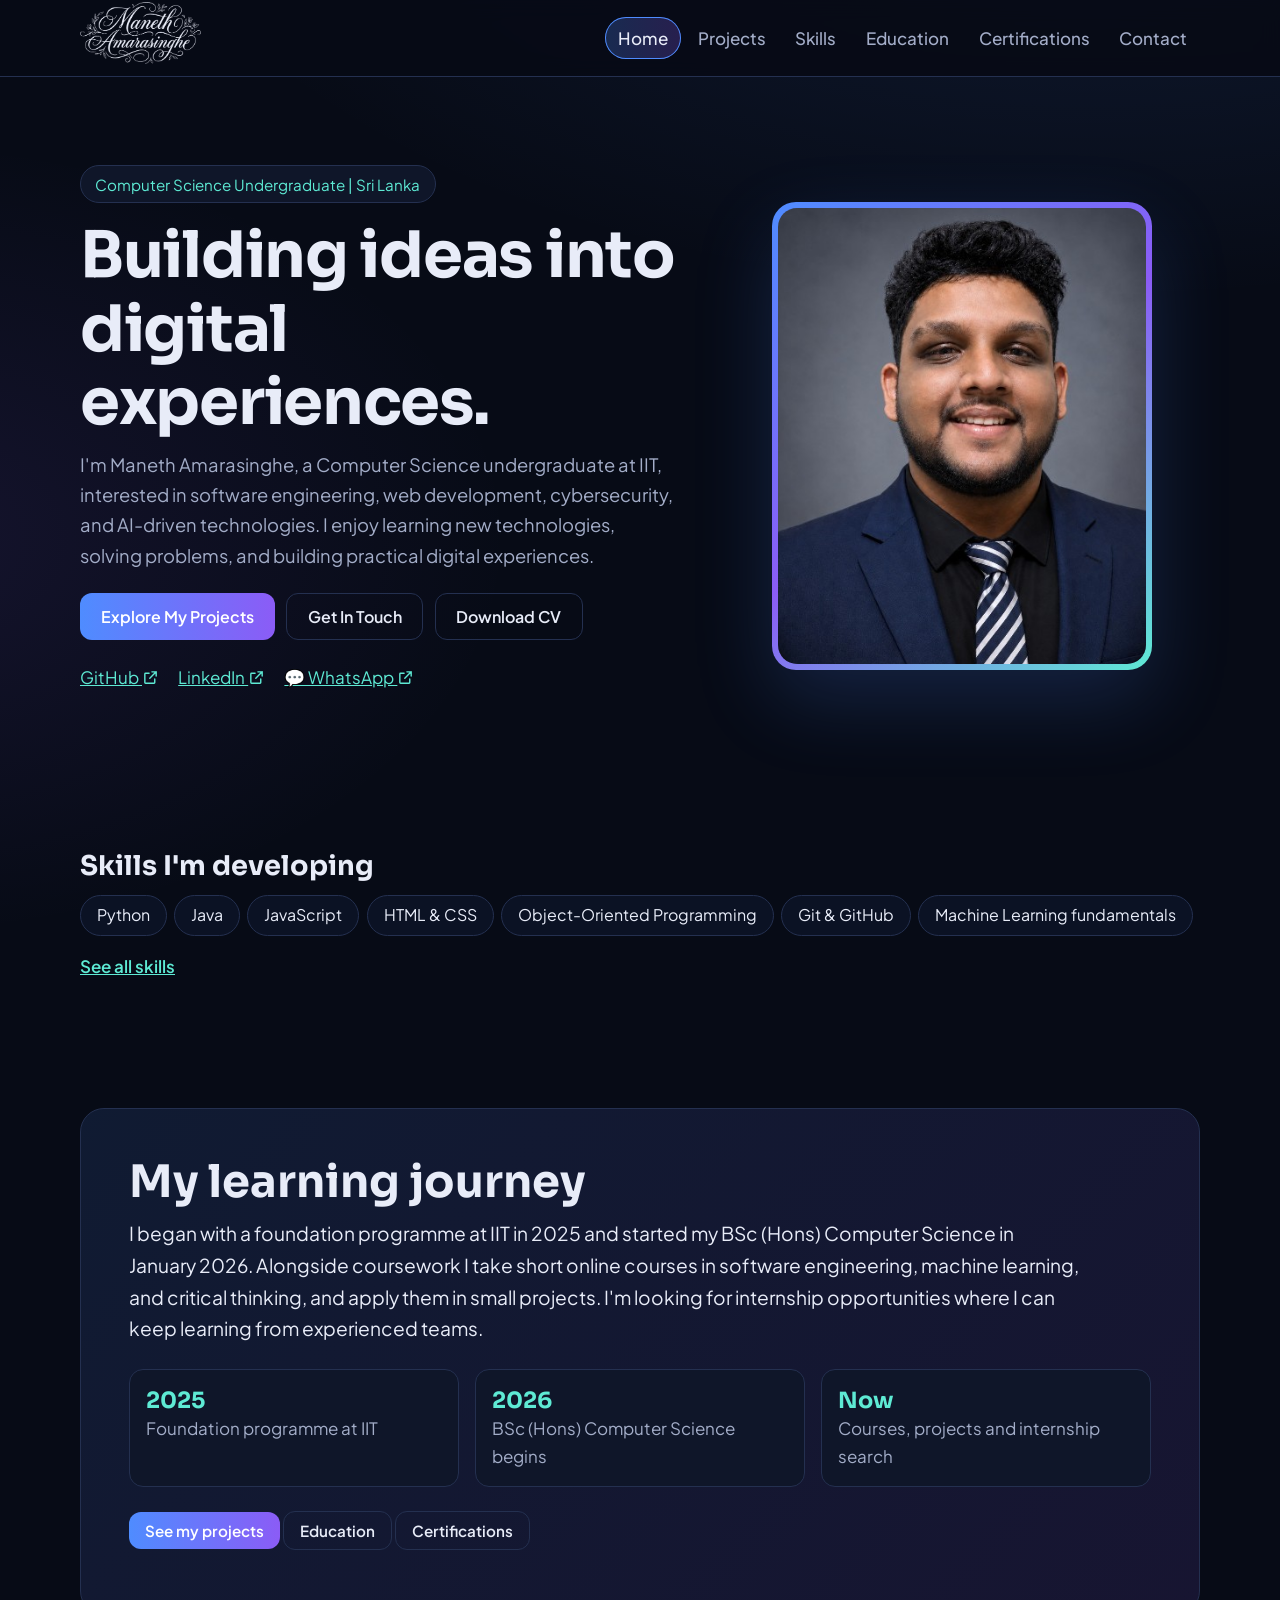
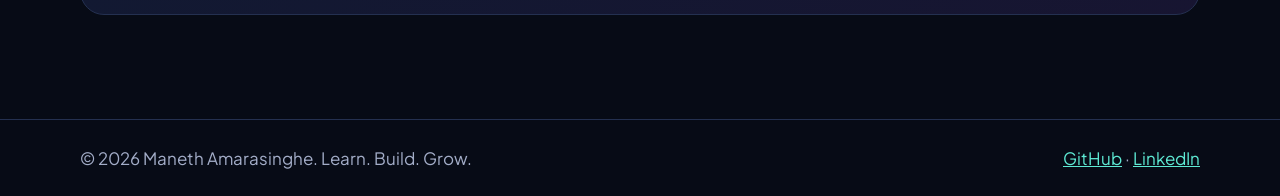
==== index.html @ 9f1f95dd "Add files via upload" ====
<!DOCTYPE html>
<html lang="en"><head><meta charset="utf-8"><meta name="viewport" content="width=device-width, initial-scale=1">
<title>Home | Maneth Amarasinghe</title><meta name="description" content="Maneth Amarasinghe, Computer Science undergraduate at IIT Sri Lanka. Software engineering, web development, cybersecurity and AI.">
<link rel="icon" href="favicon.svg" type="image/svg+xml">
<link rel="preconnect" href="https://fonts.googleapis.com"><link rel="preconnect" href="https://fonts.gstatic.com" crossorigin>
<link href="https://fonts.googleapis.com/css2?family=Plus+Jakarta+Sans:wght@400;500;700&family=Sora:wght@500;700&display=swap" rel="stylesheet">
<link rel="stylesheet" href="style.css"></head><body>
<a class="skip" href="#main">Skip to content</a>
<header class="site-header"><div class="wrap bar">
<a class="brand" href="index.html"><img src="logo.png" width="700" height="358" alt="Maneth Amarasinghe"></a>
<button class="menu-btn" aria-label="Open menu" aria-expanded="false" aria-controls="nav"><span></span><span></span><span></span></button>
<nav id="nav" aria-label="Main"><a href="index.html" aria-current="page">Home</a><a href="projects.html">Projects</a><a href="skills.html">Skills</a><a href="education.html">Education</a><a href="certifications.html">Certifications</a><a href="contact.html">Contact</a></nav></div></header>
<main id="main"><section class="hero"><div class="wrap hero-grid"><div>
<p class="status">Computer Science Undergraduate | Sri Lanka</p>
<h1>Building ideas into digital experiences.</h1>
<p class="lead">I'm Maneth Amarasinghe, a Computer Science undergraduate at IIT, interested in software engineering, web development, cybersecurity, and AI-driven technologies. I enjoy learning new technologies, solving problems, and building practical digital experiences.</p>
<div class="actions"><a class="btn" href="projects.html">Explore My Projects</a><a class="btn ghost" href="contact.html">Get In Touch</a>
<a class="btn ghost" href="Maneth-Amarasinghe-CV.pdf" download>Download CV</a></div>
<p class="links"><a class="" href="https://github.com/maneth-amarasinghe-cyber" target="_blank" rel="noopener noreferrer">GitHub <svg class="ico" viewBox="0 0 24 24" aria-hidden="true"><path d="M14 4h6v6M20 4l-9 9M18 14v5a1 1 0 0 1-1 1H5a1 1 0 0 1-1-1V7a1 1 0 0 1 1-1h5" fill="none" stroke="currentColor" stroke-width="2" stroke-linecap="round" stroke-linejoin="round"/></svg></a><a class="" href="https://www.linkedin.com/in/maneth-amarasinghe/" target="_blank" rel="noopener noreferrer">LinkedIn <svg class="ico" viewBox="0 0 24 24" aria-hidden="true"><path d="M14 4h6v6M20 4l-9 9M18 14v5a1 1 0 0 1-1 1H5a1 1 0 0 1-1-1V7a1 1 0 0 1 1-1h5" fill="none" stroke="currentColor" stroke-width="2" stroke-linecap="round" stroke-linejoin="round"/></svg></a><a class="" href="https://wa.me/94769418763" target="_blank" rel="noopener noreferrer">💬 WhatsApp <svg class="ico" viewBox="0 0 24 24" aria-hidden="true"><path d="M14 4h6v6M20 4l-9 9M18 14v5a1 1 0 0 1-1 1H5a1 1 0 0 1-1-1V7a1 1 0 0 1 1-1h5" fill="none" stroke="currentColor" stroke-width="2" stroke-linecap="round" stroke-linejoin="round"/></svg></a></p></div>
<figure class="portrait"><img src="maneth-amarasinghe.jpg" width="422" height="520" alt="Portrait of Maneth Amarasinghe in a navy suit and striped tie"></figure></div></section>
<section class="sec"><div class="wrap"><h2>Skills I'm developing</h2><ul class="chips big"><li>Python</li><li>Java</li><li>JavaScript</li><li>HTML &amp; CSS</li><li>Object-Oriented Programming</li><li>Git &amp; GitHub</li><li>Machine Learning fundamentals</li></ul><p><a class="textlink" href="skills.html">See all skills</a></p></div></section>
<section class="sec journey"><div class="wrap"><div class="jbox"><h2>My learning journey</h2><p class="jtext">I began with a foundation programme at IIT in 2025 and started my BSc (Hons) Computer Science in January 2026. Alongside coursework I take short online courses in software engineering, machine learning, and critical thinking, and apply them in small projects. I'm looking for internship opportunities where I can keep learning from experienced teams.</p><ul class="steps"><li><b>2025</b>Foundation programme at IIT</li><li><b>2026</b>BSc (Hons) Computer Science begins</li><li><b>Now</b>Courses, projects and internship search</li></ul><p><a class="btn small" href="projects.html">See my projects</a> <a class="btn ghost small" href="education.html">Education</a> <a class="btn ghost small" href="certifications.html">Certifications</a></p></div></div></section></main>
<footer class="site-footer"><div class="wrap foot">
<p>&copy; <span id="year">2026</span> Maneth Amarasinghe. Learn. Build. Grow.</p>
<p><a href="https://github.com/maneth-amarasinghe-cyber" target="_blank" rel="noopener noreferrer">GitHub</a> &middot; <a href="https://www.linkedin.com/in/maneth-amarasinghe/" target="_blank" rel="noopener noreferrer">LinkedIn</a></p></div></footer>
<script src="script.js"></script></body></html>
---- style.css ----
/* Design tokens: change colours here */
:root{--bg:#070b16;--panel:#0f1629;--line:#243050;--text:#e8ecf8;--mute:#a3adc8;--blue:#4f8cff;--violet:#8b5cf6;--cyan:#5eead4;--r:16px}
*{box-sizing:border-box}html{scroll-behavior:smooth}
body{margin:0;background:var(--bg);color:var(--text);font:400 1.0625rem/1.65 "Plus Jakarta Sans",system-ui,sans-serif;overflow-x:hidden;
background-image:radial-gradient(60rem 30rem at 85% -10%,#4f8cff22,transparent),radial-gradient(40rem 25rem at -10% 30%,#8b5cf61c,transparent)}
h1,h2,h3,.brand{font-family:"Sora",system-ui,sans-serif;line-height:1.15;margin:0 0 .6rem}
h1{font-size:clamp(2.2rem,5.5vw,4rem);letter-spacing:-.02em}h2{font-size:1.7rem}h3{font-size:1.2rem}
a{color:var(--cyan)}p{margin:0 0 1rem}.wrap{width:min(1120px,100% - 2rem);margin:0 auto}.narrow{width:min(780px,100% - 2rem)}
:focus-visible{outline:3px solid var(--cyan);outline-offset:3px}
.skip{position:absolute;left:-999px;top:0;background:#fff;color:#000;padding:.5rem 1rem;z-index:99}.skip:focus{left:0}
.sr{position:absolute;width:1px;height:1px;overflow:hidden;clip:rect(0 0 0 0)}
.ico{width:1em;height:1em;vertical-align:-.12em}
.site-header{position:sticky;top:0;z-index:20;background:#070b16e6;backdrop-filter:blur(10px);border-bottom:1px solid var(--line)}
.bar{display:flex;align-items:center;justify-content:space-between;min-height:76px;gap:1rem}
.brand{color:var(--text);text-decoration:none;font-weight:700;font-size:1.1rem}
nav{display:flex;gap:.25rem;flex-wrap:wrap}nav a{color:var(--mute);text-decoration:none;padding:.45rem .8rem;border-radius:999px;font-weight:500}
nav a:hover{color:var(--text)}nav a[aria-current=page]{color:var(--text);background:linear-gradient(90deg,#4f8cff40,#8b5cf640);box-shadow:inset 0 0 0 1px var(--blue)}
.menu-btn{display:none;background:none;border:1px solid var(--line);border-radius:10px;padding:.6rem;cursor:pointer}
.menu-btn span{display:block;width:22px;height:2px;background:var(--text);margin:4px 0}
@media(max-width:820px){.menu-btn{display:block}nav{display:none;position:absolute;left:0;right:0;top:76px;background:var(--bg);flex-direction:column;padding:1rem;border-bottom:1px solid var(--line)}nav.open{display:flex}}
.hero{padding:clamp(2.5rem,7vw,5.5rem) 0}.hero-grid{display:grid;grid-template-columns:1.25fr 1fr;gap:3rem;align-items:center}
.status{display:inline-block;border:1px solid var(--line);background:var(--panel);padding:.35rem .9rem;border-radius:999px;color:var(--cyan);font-size:.95rem}
.lead{color:var(--mute);font-size:1.15rem;max-width:60ch}
.portrait{margin:0;justify-self:center;width:min(100%,380px);aspect-ratio:422/520;border-radius:24px;padding:6px;background:linear-gradient(140deg,var(--blue),var(--violet),var(--cyan));box-shadow:0 30px 80px #4f8cff30}
.portrait img{width:100%;height:100%;object-fit:cover;object-position:top;border-radius:19px;display:block}
@media(max-width:820px){.hero-grid{grid-template-columns:1fr}.portrait{order:-1;width:min(100%,300px)}}
.actions{display:flex;gap:.7rem;flex-wrap:wrap;margin:1.4rem 0}.links{display:flex;gap:1.2rem;flex-wrap:wrap}
.btn{display:inline-flex;align-items:center;gap:.4rem;background:linear-gradient(90deg,var(--blue),var(--violet));color:#fff;border:0;text-decoration:none;font:600 1rem "Plus Jakarta Sans",sans-serif;padding:.75rem 1.3rem;border-radius:12px;cursor:pointer}
.btn:hover{filter:brightness(1.12)}.btn.ghost{background:transparent;border:1px solid var(--line);color:var(--text)}.btn.ghost:hover{border-color:var(--cyan)}
.btn.small{padding:.55rem 1rem;font-size:.95rem}.textlink{font-weight:600}
.sec{padding:clamp(2rem,5vw,3.5rem) 0}.page-head{padding:3rem 0 1rem}.page-head p{color:var(--mute);max-width:65ch}
.grid{display:grid;gap:1.25rem}.g2{grid-template-columns:repeat(2,1fr)}.g3{grid-template-columns:repeat(3,1fr)}
@media(max-width:900px){.g3{grid-template-columns:repeat(2,1fr)}}@media(max-width:640px){.g2,.g3{grid-template-columns:1fr}}
.card{background:var(--panel);border:1px solid var(--line);border-radius:var(--r);padding:1.4rem;min-width:0;overflow-wrap:anywhere}
.card:hover{border-color:#4f8cff80}.kind,.by,.meta{color:var(--mute);font-size:.95rem;margin-bottom:.4rem}.meta{color:var(--cyan)}.note{color:var(--mute);font-size:.95rem}
.chips{list-style:none;display:flex;flex-wrap:wrap;gap:.45rem;padding:0;margin:.8rem 0 1rem}.chips li{border:1px solid var(--line);background:#0b1224;border-radius:999px;padding:.2rem .75rem;font-size:.9rem;color:var(--text)}.chips.big li{font-size:1rem;padding:.4rem 1rem}
.proj{padding:0;overflow:hidden;display:flex;flex-direction:column}.pbody{padding:1.3rem;display:flex;flex-direction:column;flex:1}.pbody .btn,.pbody .note{margin-top:auto;align-self:flex-start}
.art{height:120px;display:grid;place-items:center;font:700 3rem "Sora",sans-serif;color:#ffffffd9;letter-spacing:.05em}
.studysprint .art{background:linear-gradient(135deg,#1d4ed8,#0e7490)}.fest .art{background:linear-gradient(135deg,#7c3aed,#db2777)}.ocean .art{background:linear-gradient(135deg,#0369a1,#0d9488)}
.psy .art{background:linear-gradient(135deg,#6d28d9,#4f46e5)}.gun .art{background:linear-gradient(135deg,#334155,#b45309)}.recipe .art{background:linear-gradient(135deg,#be123c,#c2410c)}
.timeline{list-style:none;padding:0;margin:0;display:grid;gap:1.25rem;border-left:2px solid var(--line);padding-left:1.25rem}
.lead-card{border-color:var(--violet);background:linear-gradient(135deg,#8b5cf61f,var(--panel))}
.tools{display:grid;gap:1rem;margin-bottom:2rem}input[type=search]{width:100%;max-width:460px;padding:.8rem 1rem;border-radius:12px;border:1px solid var(--line);background:var(--panel);color:var(--text);font:inherit}
.filters{display:flex;gap:.5rem;flex-wrap:wrap}.filter{background:transparent;color:var(--text);border:1px solid var(--line);border-radius:999px;padding:.4rem .9rem;font:inherit;font-size:.95rem;cursor:pointer}.filter.active{background:var(--blue);border-color:var(--blue)}
.cgroup{margin-bottom:2.5rem}[hidden]{display:none!important}
.site-footer{border-top:1px solid var(--line);margin-top:3rem;padding:1.5rem 0;color:var(--mute)}.foot{display:flex;justify-content:space-between;flex-wrap:wrap;gap:.5rem}.foot p{margin:0}
@media(prefers-reduced-motion:reduce){*{animation:none!important;transition:none!important;scroll-behavior:auto!important}}

.brand{display:block;line-height:0}.brand img{height:62px;width:auto;display:block}
.art{position:relative;height:170px;overflow:hidden}.art img{position:absolute;inset:0;width:100%;height:100%;object-fit:cover}
.journey .jbox{background:linear-gradient(135deg,#4f8cff1f,#8b5cf61f);border:1px solid var(--line);border-radius:24px;padding:clamp(1.5rem,4vw,3rem)}
.journey h2{font-size:clamp(1.9rem,4vw,2.8rem)}.jtext{font-size:1.2rem;max-width:68ch;color:var(--text)}
.steps{list-style:none;display:grid;grid-template-columns:repeat(3,1fr);gap:1rem;padding:0;margin:1.5rem 0}
.steps li{background:var(--panel);border:1px solid var(--line);border-radius:14px;padding:1rem;color:var(--mute)}.steps b{display:block;font:700 1.4rem "Sora",sans-serif;color:var(--cyan)}
@media(max-width:640px){.steps{grid-template-columns:1fr}.brand img{height:52px}}
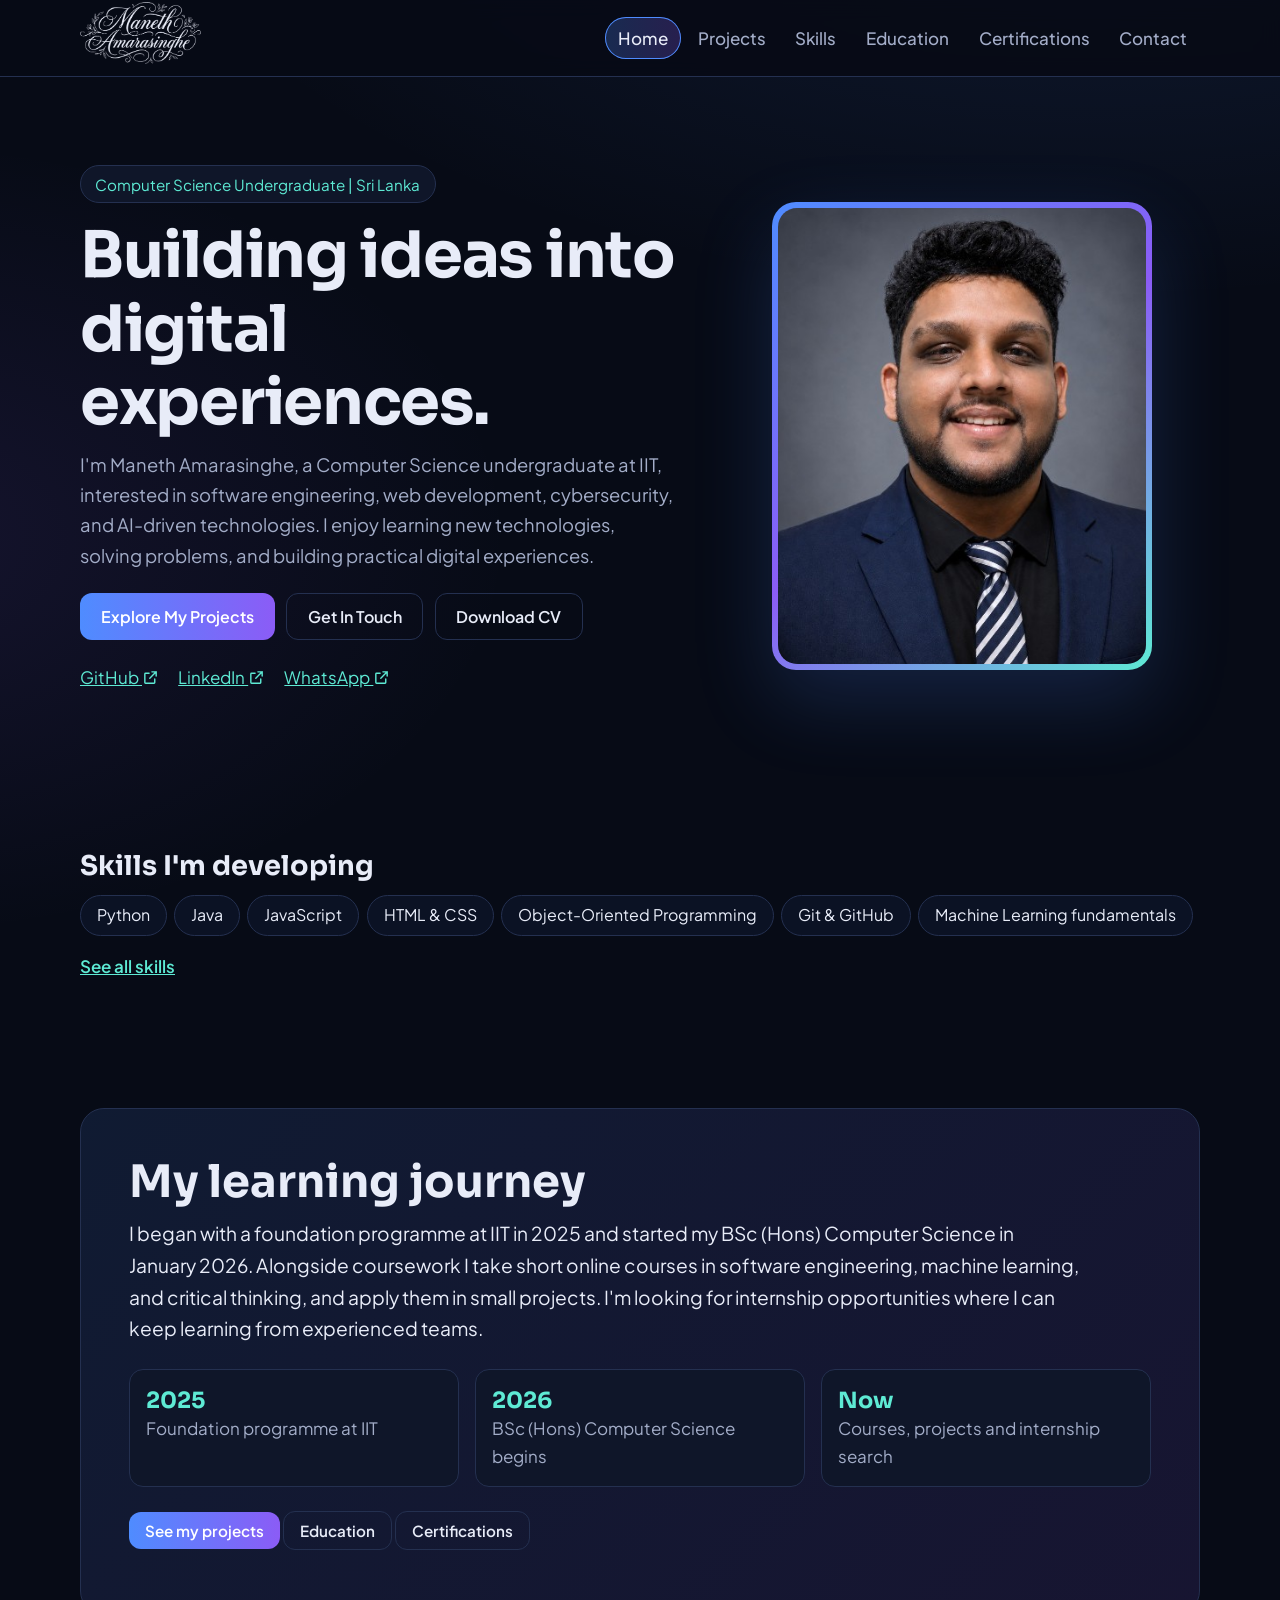
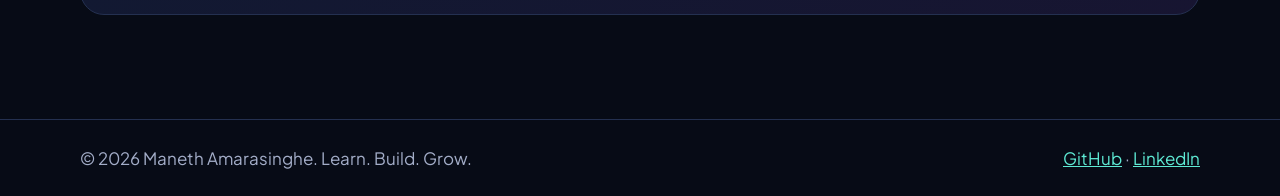
==== commit 98c510e8: "index.html" ====
--- a/index.html
+++ b/index.html
@@ -16,11 +16,11 @@
 <p class="lead">I'm Maneth Amarasinghe, a Computer Science undergraduate at IIT, interested in software engineering, web development, cybersecurity, and AI-driven technologies. I enjoy learning new technologies, solving problems, and building practical digital experiences.</p>
 <div class="actions"><a class="btn" href="projects.html">Explore My Projects</a><a class="btn ghost" href="contact.html">Get In Touch</a>
 <a class="btn ghost" href="Maneth-Amarasinghe-CV.pdf" download>Download CV</a></div>
-<p class="links"><a class="" href="https://github.com/maneth-amarasinghe-cyber" target="_blank" rel="noopener noreferrer">GitHub <svg class="ico" viewBox="0 0 24 24" aria-hidden="true"><path d="M14 4h6v6M20 4l-9 9M18 14v5a1 1 0 0 1-1 1H5a1 1 0 0 1-1-1V7a1 1 0 0 1 1-1h5" fill="none" stroke="currentColor" stroke-width="2" stroke-linecap="round" stroke-linejoin="round"/></svg></a><a class="" href="https://www.linkedin.com/in/maneth-amarasinghe/" target="_blank" rel="noopener noreferrer">LinkedIn <svg class="ico" viewBox="0 0 24 24" aria-hidden="true"><path d="M14 4h6v6M20 4l-9 9M18 14v5a1 1 0 0 1-1 1H5a1 1 0 0 1-1-1V7a1 1 0 0 1 1-1h5" fill="none" stroke="currentColor" stroke-width="2" stroke-linecap="round" stroke-linejoin="round"/></svg></a><a class="" href="https://wa.me/94769418763" target="_blank" rel="noopener noreferrer">💬 WhatsApp <svg class="ico" viewBox="0 0 24 24" aria-hidden="true"><path d="M14 4h6v6M20 4l-9 9M18 14v5a1 1 0 0 1-1 1H5a1 1 0 0 1-1-1V7a1 1 0 0 1 1-1h5" fill="none" stroke="currentColor" stroke-width="2" stroke-linecap="round" stroke-linejoin="round"/></svg></a></p></div>
+<p class="links"><a class="" href="https://github.com/maneth-amarasinghe-cyber" target="_blank" rel="noopener noreferrer">GitHub <svg class="ico" viewBox="0 0 24 24" aria-hidden="true"><path d="M14 4h6v6M20 4l-9 9M18 14v5a1 1 0 0 1-1 1H5a1 1 0 0 1-1-1V7a1 1 0 0 1 1-1h5" fill="none" stroke="currentColor" stroke-width="2" stroke-linecap="round" stroke-linejoin="round"/></svg></a><a class="" href="https://www.linkedin.com/in/maneth-amarasinghe/" target="_blank" rel="noopener noreferrer">LinkedIn <svg class="ico" viewBox="0 0 24 24" aria-hidden="true"><path d="M14 4h6v6M20 4l-9 9M18 14v5a1 1 0 0 1-1 1H5a1 1 0 0 1-1-1V7a1 1 0 0 1 1-1h5" fill="none" stroke="currentColor" stroke-width="2" stroke-linecap="round" stroke-linejoin="round"/></svg></a><a class="" href="https://wa.me/94769418763" target="_blank" rel="noopener noreferrer"> WhatsApp <svg class="ico" viewBox="0 0 24 24" aria-hidden="true"><path d="M14 4h6v6M20 4l-9 9M18 14v5a1 1 0 0 1-1 1H5a1 1 0 0 1-1-1V7a1 1 0 0 1 1-1h5" fill="none" stroke="currentColor" stroke-width="2" stroke-linecap="round" stroke-linejoin="round"/></svg></a></p></div>
 <figure class="portrait"><img src="maneth-amarasinghe.jpg" width="422" height="520" alt="Portrait of Maneth Amarasinghe in a navy suit and striped tie"></figure></div></section>
 <section class="sec"><div class="wrap"><h2>Skills I'm developing</h2><ul class="chips big"><li>Python</li><li>Java</li><li>JavaScript</li><li>HTML &amp; CSS</li><li>Object-Oriented Programming</li><li>Git &amp; GitHub</li><li>Machine Learning fundamentals</li></ul><p><a class="textlink" href="skills.html">See all skills</a></p></div></section>
 <section class="sec journey"><div class="wrap"><div class="jbox"><h2>My learning journey</h2><p class="jtext">I began with a foundation programme at IIT in 2025 and started my BSc (Hons) Computer Science in January 2026. Alongside coursework I take short online courses in software engineering, machine learning, and critical thinking, and apply them in small projects. I'm looking for internship opportunities where I can keep learning from experienced teams.</p><ul class="steps"><li><b>2025</b>Foundation programme at IIT</li><li><b>2026</b>BSc (Hons) Computer Science begins</li><li><b>Now</b>Courses, projects and internship search</li></ul><p><a class="btn small" href="projects.html">See my projects</a> <a class="btn ghost small" href="education.html">Education</a> <a class="btn ghost small" href="certifications.html">Certifications</a></p></div></div></section></main>
 <footer class="site-footer"><div class="wrap foot">
 <p>&copy; <span id="year">2026</span> Maneth Amarasinghe. Learn. Build. Grow.</p>
 <p><a href="https://github.com/maneth-amarasinghe-cyber" target="_blank" rel="noopener noreferrer">GitHub</a> &middot; <a href="https://www.linkedin.com/in/maneth-amarasinghe/" target="_blank" rel="noopener noreferrer">LinkedIn</a></p></div></footer>
-<script src="script.js"></script></body></html>+<script src="script.js"></script></body></html>
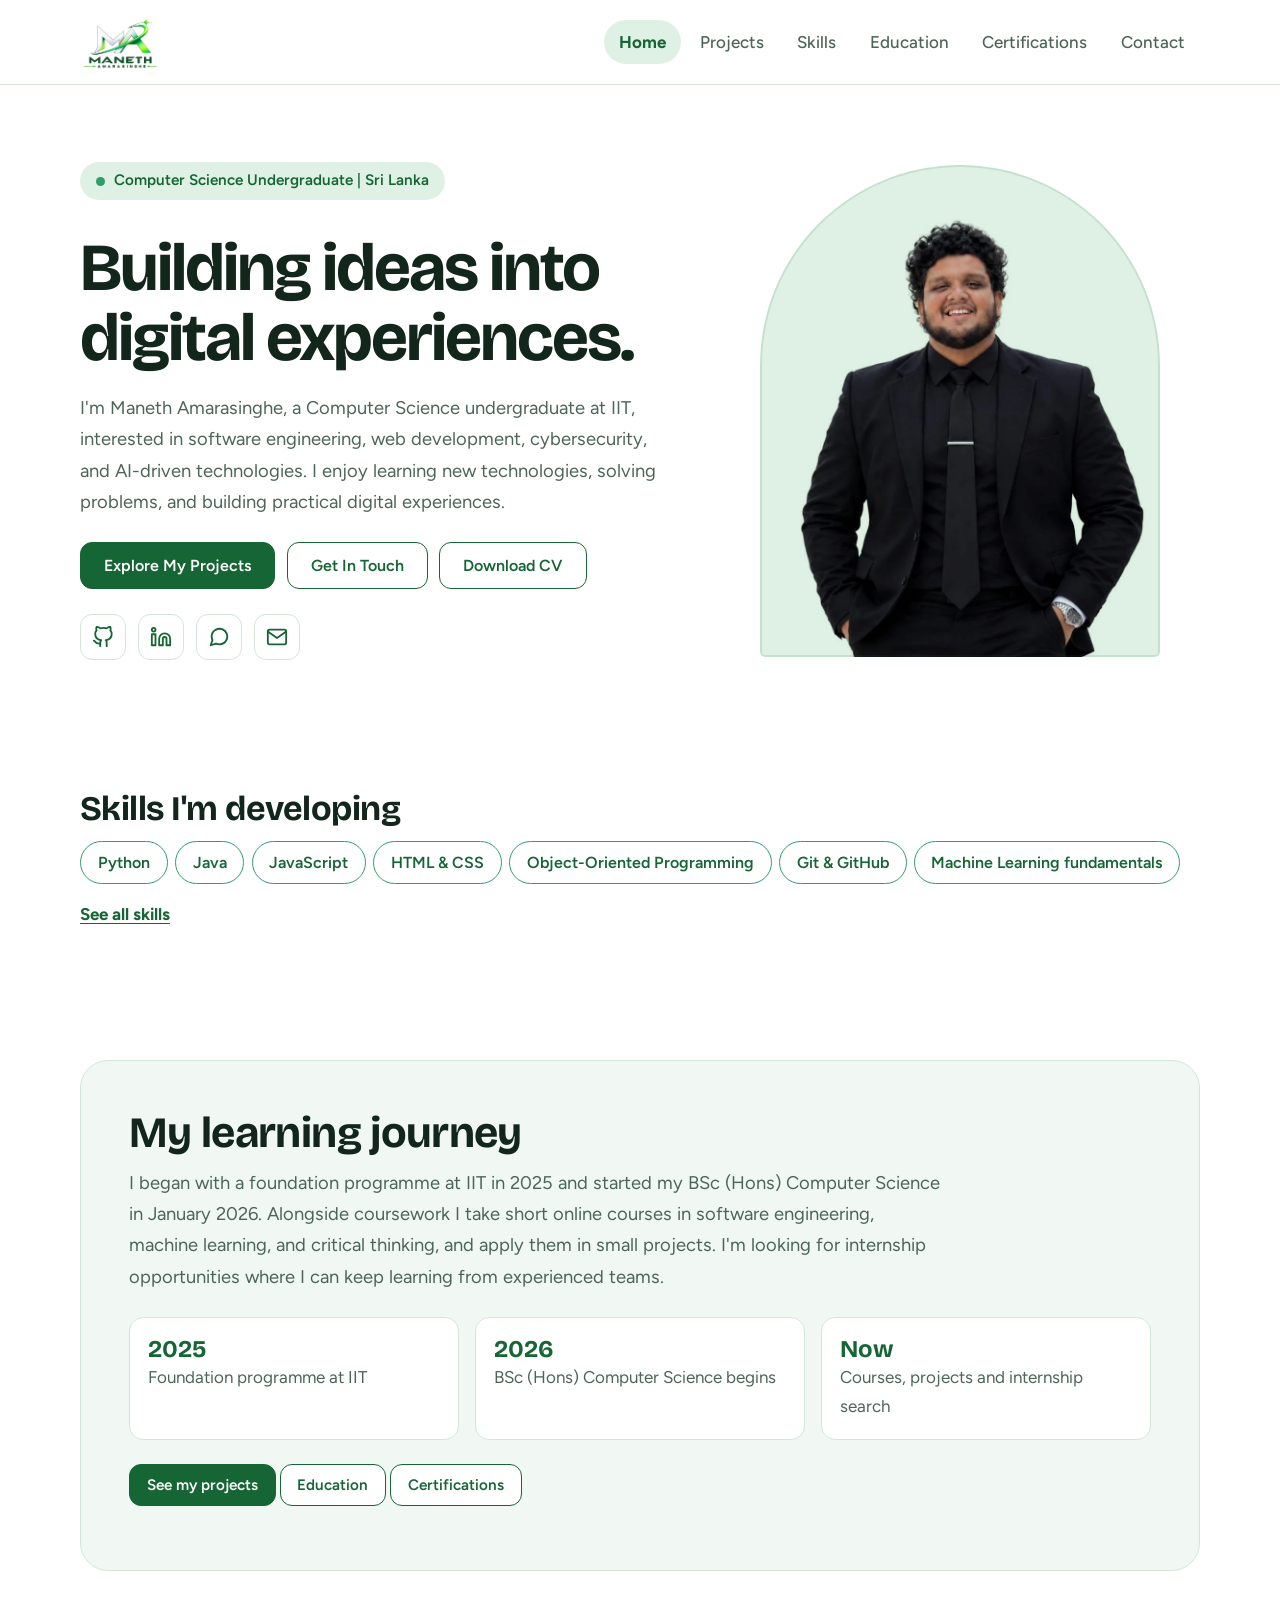
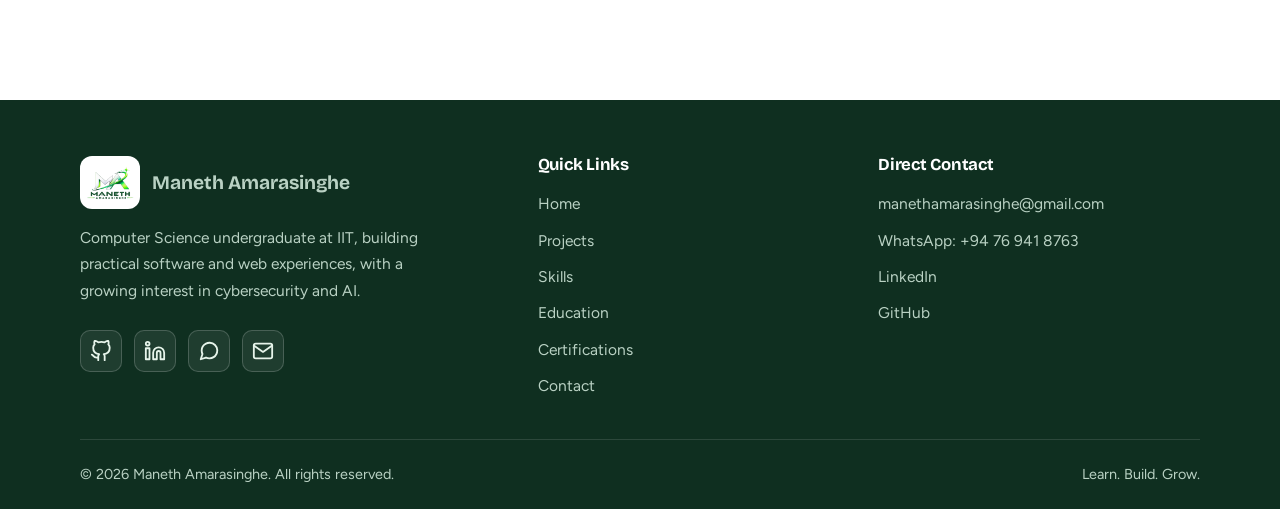
==== commit 58f0bf68: "Add files via upload" ====
--- a/index.html
+++ b/index.html
@@ -1,13 +1,13 @@
 <!DOCTYPE html>
 <html lang="en"><head><meta charset="utf-8"><meta name="viewport" content="width=device-width, initial-scale=1">
 <title>Home | Maneth Amarasinghe</title><meta name="description" content="Maneth Amarasinghe, Computer Science undergraduate at IIT Sri Lanka. Software engineering, web development, cybersecurity and AI.">
-<link rel="icon" href="favicon.svg" type="image/svg+xml">
+<meta name="theme-color" content="#ffffff"><link rel="icon" href="favicon.svg" type="image/svg+xml">
 <link rel="preconnect" href="https://fonts.googleapis.com"><link rel="preconnect" href="https://fonts.gstatic.com" crossorigin>
-<link href="https://fonts.googleapis.com/css2?family=Plus+Jakarta+Sans:wght@400;500;700&family=Sora:wght@500;700&display=swap" rel="stylesheet">
-<link rel="stylesheet" href="style.css"></head><body>
+<link href="https://fonts.googleapis.com/css2?family=Bricolage+Grotesque:opsz,wght@12..96,600;12..96,700&family=Figtree:wght@400;500;600;700&display=swap" rel="stylesheet">
+<link rel="stylesheet" href="style.css"><link rel="stylesheet" href="footer.css"></head><body>
 <a class="skip" href="#main">Skip to content</a>
 <header class="site-header"><div class="wrap bar">
-<a class="brand" href="index.html"><img src="logo.png" width="700" height="358" alt="Maneth Amarasinghe"></a>
+<a class="brand" href="index.html"><img src="logo.png" width="700" height="629" alt="Maneth Amarasinghe"></a>
 <button class="menu-btn" aria-label="Open menu" aria-expanded="false" aria-controls="nav"><span></span><span></span><span></span></button>
 <nav id="nav" aria-label="Main"><a href="index.html" aria-current="page">Home</a><a href="projects.html">Projects</a><a href="skills.html">Skills</a><a href="education.html">Education</a><a href="certifications.html">Certifications</a><a href="contact.html">Contact</a></nav></div></header>
 <main id="main"><section class="hero"><div class="wrap hero-grid"><div>
@@ -16,11 +16,18 @@
 <p class="lead">I'm Maneth Amarasinghe, a Computer Science undergraduate at IIT, interested in software engineering, web development, cybersecurity, and AI-driven technologies. I enjoy learning new technologies, solving problems, and building practical digital experiences.</p>
 <div class="actions"><a class="btn" href="projects.html">Explore My Projects</a><a class="btn ghost" href="contact.html">Get In Touch</a>
 <a class="btn ghost" href="Maneth-Amarasinghe-CV.pdf" download>Download CV</a></div>
-<p class="links"><a class="" href="https://github.com/maneth-amarasinghe-cyber" target="_blank" rel="noopener noreferrer">GitHub <svg class="ico" viewBox="0 0 24 24" aria-hidden="true"><path d="M14 4h6v6M20 4l-9 9M18 14v5a1 1 0 0 1-1 1H5a1 1 0 0 1-1-1V7a1 1 0 0 1 1-1h5" fill="none" stroke="currentColor" stroke-width="2" stroke-linecap="round" stroke-linejoin="round"/></svg></a><a class="" href="https://www.linkedin.com/in/maneth-amarasinghe/" target="_blank" rel="noopener noreferrer">LinkedIn <svg class="ico" viewBox="0 0 24 24" aria-hidden="true"><path d="M14 4h6v6M20 4l-9 9M18 14v5a1 1 0 0 1-1 1H5a1 1 0 0 1-1-1V7a1 1 0 0 1 1-1h5" fill="none" stroke="currentColor" stroke-width="2" stroke-linecap="round" stroke-linejoin="round"/></svg></a><a class="" href="https://wa.me/94769418763" target="_blank" rel="noopener noreferrer"> WhatsApp <svg class="ico" viewBox="0 0 24 24" aria-hidden="true"><path d="M14 4h6v6M20 4l-9 9M18 14v5a1 1 0 0 1-1 1H5a1 1 0 0 1-1-1V7a1 1 0 0 1 1-1h5" fill="none" stroke="currentColor" stroke-width="2" stroke-linecap="round" stroke-linejoin="round"/></svg></a></p></div>
-<figure class="portrait"><img src="maneth-amarasinghe.jpg" width="422" height="520" alt="Portrait of Maneth Amarasinghe in a navy suit and striped tie"></figure></div></section>
+<ul class="social-row"><li><a class="social-btn" href="https://github.com/maneth-amarasinghe-cyber" target="_blank" rel="noopener noreferrer" aria-label="GitHub" title="GitHub"><svg viewBox="0 0 24 24" aria-hidden="true"><path d="M9 19c-5 1.5-5-2.5-7-3m14 6v-3.87a3.37 3.37 0 0 0-.94-2.61c3.14-.35 6.44-1.54 6.44-7A5.44 5.44 0 0 0 20 4.77 5.07 5.07 0 0 0 19.91 1S18.73.65 16 2.48a13.38 13.38 0 0 0-7 0C6.27.65 5.09 1 5.09 1A5.07 5.07 0 0 0 5 4.77a5.44 5.44 0 0 0-1.5 3.78c0 5.42 3.3 6.61 6.44 7A3.37 3.37 0 0 0 9 18.13V22"/></svg></a></li><li><a class="social-btn" href="https://www.linkedin.com/in/maneth-amarasinghe/" target="_blank" rel="noopener noreferrer" aria-label="LinkedIn" title="LinkedIn"><svg viewBox="0 0 24 24" aria-hidden="true"><path d="M16 8a6 6 0 0 1 6 6v7h-4v-7a2 2 0 0 0-2-2 2 2 0 0 0-2 2v7h-4v-7a6 6 0 0 1 6-6z"/><rect x="2" y="9" width="4" height="12"/><circle cx="4" cy="4" r="2"/></svg></a></li><li><a class="social-btn" href="https://wa.me/94769418763" target="_blank" rel="noopener noreferrer" aria-label="WhatsApp" title="WhatsApp"><svg viewBox="0 0 24 24" aria-hidden="true"><path d="M21 11.5a8.38 8.38 0 0 1-.9 3.8 8.5 8.5 0 0 1-7.6 4.7 8.38 8.38 0 0 1-3.8-.9L3 21l1.9-5.7a8.38 8.38 0 0 1-.9-3.8 8.5 8.5 0 0 1 4.7-7.6 8.38 8.38 0 0 1 3.8-.9h.5a8.48 8.48 0 0 1 8 8v.5z"/></svg></a></li><li><a class="social-btn" href="mailto:manethamarasinghe@gmail.com" aria-label="Email" title="Email"><svg viewBox="0 0 24 24" aria-hidden="true"><path d="M4 4h16c1.1 0 2 .9 2 2v12c0 1.1-.9 2-2 2H4c-1.1 0-2-.9-2-2V6c0-1.1.9-2 2-2z"/><polyline points="22,6 12,13 2,6"/></svg></a></li></ul></div>
+<figure class="portrait"><img src="maneth-amarasinghe.jpg" width="422" height="520" alt="Portrait of Maneth Amarasinghe in a black suit and tie"></figure></div></section>
 <section class="sec"><div class="wrap"><h2>Skills I'm developing</h2><ul class="chips big"><li>Python</li><li>Java</li><li>JavaScript</li><li>HTML &amp; CSS</li><li>Object-Oriented Programming</li><li>Git &amp; GitHub</li><li>Machine Learning fundamentals</li></ul><p><a class="textlink" href="skills.html">See all skills</a></p></div></section>
 <section class="sec journey"><div class="wrap"><div class="jbox"><h2>My learning journey</h2><p class="jtext">I began with a foundation programme at IIT in 2025 and started my BSc (Hons) Computer Science in January 2026. Alongside coursework I take short online courses in software engineering, machine learning, and critical thinking, and apply them in small projects. I'm looking for internship opportunities where I can keep learning from experienced teams.</p><ul class="steps"><li><b>2025</b>Foundation programme at IIT</li><li><b>2026</b>BSc (Hons) Computer Science begins</li><li><b>Now</b>Courses, projects and internship search</li></ul><p><a class="btn small" href="projects.html">See my projects</a> <a class="btn ghost small" href="education.html">Education</a> <a class="btn ghost small" href="certifications.html">Certifications</a></p></div></div></section></main>
-<footer class="site-footer"><div class="wrap foot">
-<p>&copy; <span id="year">2026</span> Maneth Amarasinghe. Learn. Build. Grow.</p>
-<p><a href="https://github.com/maneth-amarasinghe-cyber" target="_blank" rel="noopener noreferrer">GitHub</a> &middot; <a href="https://www.linkedin.com/in/maneth-amarasinghe/" target="_blank" rel="noopener noreferrer">LinkedIn</a></p></div></footer>
+<footer class="tf-footer"><div class="tf-wrap">
+<div class="tf-grid">
+<div><a class="tf-brand" href="index.html"><img src="logo.png" width="56" height="50" alt="">Maneth Amarasinghe</a>
+<p class="tf-about">Computer Science undergraduate at IIT, building practical software and web experiences, with a growing interest in cybersecurity and AI.</p>
+<ul class="social-row"><li><a class="social-btn" href="https://github.com/maneth-amarasinghe-cyber" target="_blank" rel="noopener noreferrer" aria-label="GitHub" title="GitHub"><svg viewBox="0 0 24 24" aria-hidden="true"><path d="M9 19c-5 1.5-5-2.5-7-3m14 6v-3.87a3.37 3.37 0 0 0-.94-2.61c3.14-.35 6.44-1.54 6.44-7A5.44 5.44 0 0 0 20 4.77 5.07 5.07 0 0 0 19.91 1S18.73.65 16 2.48a13.38 13.38 0 0 0-7 0C6.27.65 5.09 1 5.09 1A5.07 5.07 0 0 0 5 4.77a5.44 5.44 0 0 0-1.5 3.78c0 5.42 3.3 6.61 6.44 7A3.37 3.37 0 0 0 9 18.13V22"/></svg></a></li><li><a class="social-btn" href="https://www.linkedin.com/in/maneth-amarasinghe/" target="_blank" rel="noopener noreferrer" aria-label="LinkedIn" title="LinkedIn"><svg viewBox="0 0 24 24" aria-hidden="true"><path d="M16 8a6 6 0 0 1 6 6v7h-4v-7a2 2 0 0 0-2-2 2 2 0 0 0-2 2v7h-4v-7a6 6 0 0 1 6-6z"/><rect x="2" y="9" width="4" height="12"/><circle cx="4" cy="4" r="2"/></svg></a></li><li><a class="social-btn" href="https://wa.me/94769418763" target="_blank" rel="noopener noreferrer" aria-label="WhatsApp" title="WhatsApp"><svg viewBox="0 0 24 24" aria-hidden="true"><path d="M21 11.5a8.38 8.38 0 0 1-.9 3.8 8.5 8.5 0 0 1-7.6 4.7 8.38 8.38 0 0 1-3.8-.9L3 21l1.9-5.7a8.38 8.38 0 0 1-.9-3.8 8.5 8.5 0 0 1 4.7-7.6 8.38 8.38 0 0 1 3.8-.9h.5a8.48 8.48 0 0 1 8 8v.5z"/></svg></a></li><li><a class="social-btn" href="mailto:manethamarasinghe@gmail.com" aria-label="Email" title="Email"><svg viewBox="0 0 24 24" aria-hidden="true"><path d="M4 4h16c1.1 0 2 .9 2 2v12c0 1.1-.9 2-2 2H4c-1.1 0-2-.9-2-2V6c0-1.1.9-2 2-2z"/><polyline points="22,6 12,13 2,6"/></svg></a></li></ul></div>
+<div><h3>Quick Links</h3><ul><li><a href="index.html">Home</a></li><li><a href="projects.html">Projects</a></li><li><a href="skills.html">Skills</a></li><li><a href="education.html">Education</a></li><li><a href="certifications.html">Certifications</a></li><li><a href="contact.html">Contact</a></li></ul></div>
+<div><h3>Direct Contact</h3><ul><li><a href="mailto:manethamarasinghe@gmail.com">manethamarasinghe@gmail.com</a></li><li><a href="https://wa.me/94769418763" target="_blank" rel="noopener noreferrer">WhatsApp: +94 76 941 8763</a></li><li><a href="https://www.linkedin.com/in/maneth-amarasinghe/" target="_blank" rel="noopener noreferrer">LinkedIn</a></li><li><a href="https://github.com/maneth-amarasinghe-cyber" target="_blank" rel="noopener noreferrer">GitHub</a></li></ul></div>
+</div>
+<div class="tf-bottom"><p>&copy; <span id="year">2026</span> Maneth Amarasinghe. All rights reserved.</p><p>Learn. Build. Grow.</p></div>
+</div></footer>
 <script src="script.js"></script></body></html>
--- a/style.css
+++ b/style.css
@@ -1,55 +1,155 @@
-/* Design tokens: change colours here */
-:root{--bg:#070b16;--panel:#0f1629;--line:#243050;--text:#e8ecf8;--mute:#a3adc8;--blue:#4f8cff;--violet:#8b5cf6;--cyan:#5eead4;--r:16px}
-*{box-sizing:border-box}html{scroll-behavior:smooth}
-body{margin:0;background:var(--bg);color:var(--text);font:400 1.0625rem/1.65 "Plus Jakarta Sans",system-ui,sans-serif;overflow-x:hidden;
-background-image:radial-gradient(60rem 30rem at 85% -10%,#4f8cff22,transparent),radial-gradient(40rem 25rem at -10% 30%,#8b5cf61c,transparent)}
-h1,h2,h3,.brand{font-family:"Sora",system-ui,sans-serif;line-height:1.15;margin:0 0 .6rem}
-h1{font-size:clamp(2.2rem,5.5vw,4rem);letter-spacing:-.02em}h2{font-size:1.7rem}h3{font-size:1.2rem}
-a{color:var(--cyan)}p{margin:0 0 1rem}.wrap{width:min(1120px,100% - 2rem);margin:0 auto}.narrow{width:min(780px,100% - 2rem)}
-:focus-visible{outline:3px solid var(--cyan);outline-offset:3px}
-.skip{position:absolute;left:-999px;top:0;background:#fff;color:#000;padding:.5rem 1rem;z-index:99}.skip:focus{left:0}
+/* ============================================================
+   Maneth Amarasinghe - portfolio
+   Light theme: white + fresh greens.  Change colours here.
+   ============================================================ */
+:root{
+  --white:#ffffff;
+  --paper:#fbfdfb;
+  --mist:#f1f8f3;      /* soft green surface */
+  --mint:#dff1e5;      /* highlight surface */
+  --line:#d3e6d9;      /* borders */
+  --leaf:#2f9e6b;      /* bright accent (graphics, dots) */
+  --forest:#166534;    /* text accent + buttons (AA on white) */
+  --forest-dark:#0f4a28;
+  --deep:#0f2f20;      /* footer */
+  --ink:#13261c;       /* headings */
+  --mute:#4d6558;      /* body copy */
+  --r:16px;
+  --head:"Bricolage Grotesque","Figtree",system-ui,sans-serif;
+  --body:"Figtree",system-ui,-apple-system,"Segoe UI",sans-serif;
+}
+*{box-sizing:border-box}
+html{scroll-behavior:smooth;-webkit-text-size-adjust:100%;text-size-adjust:100%}
+body{margin:0;background:var(--white);color:var(--mute);font:400 1.0625rem/1.7 var(--body);overflow-x:hidden;-webkit-font-smoothing:antialiased}
+h1,h2,h3{font-family:var(--head);color:var(--ink);line-height:1.12;margin:0 0 .65rem;font-weight:700;letter-spacing:-.015em}
+h1{font-size:clamp(2.4rem,5.6vw,4.2rem);line-height:1.04;letter-spacing:-.03em}
+h2{font-size:clamp(1.6rem,3vw,2.15rem)}
+h3{font-size:1.2rem}
+a{color:var(--forest);text-underline-offset:3px}
+p{margin:0 0 1rem}
+strong,b{color:var(--ink)}
+.wrap{width:calc(100% - 2.5rem);max-width:1120px;margin:0 auto}
+.narrow{max-width:780px}
+:focus-visible{outline:3px solid var(--forest);outline-offset:3px;border-radius:6px}
+.skip{position:absolute;left:-999px;top:0;background:var(--forest);color:#fff;padding:.6rem 1rem;z-index:99}
+.skip:focus{left:0}
 .sr{position:absolute;width:1px;height:1px;overflow:hidden;clip:rect(0 0 0 0)}
 .ico{width:1em;height:1em;vertical-align:-.12em}
-.site-header{position:sticky;top:0;z-index:20;background:#070b16e6;backdrop-filter:blur(10px);border-bottom:1px solid var(--line)}
-.bar{display:flex;align-items:center;justify-content:space-between;min-height:76px;gap:1rem}
-.brand{color:var(--text);text-decoration:none;font-weight:700;font-size:1.1rem}
-nav{display:flex;gap:.25rem;flex-wrap:wrap}nav a{color:var(--mute);text-decoration:none;padding:.45rem .8rem;border-radius:999px;font-weight:500}
-nav a:hover{color:var(--text)}nav a[aria-current=page]{color:var(--text);background:linear-gradient(90deg,#4f8cff40,#8b5cf640);box-shadow:inset 0 0 0 1px var(--blue)}
-.menu-btn{display:none;background:none;border:1px solid var(--line);border-radius:10px;padding:.6rem;cursor:pointer}
-.menu-btn span{display:block;width:22px;height:2px;background:var(--text);margin:4px 0}
-@media(max-width:820px){.menu-btn{display:block}nav{display:none;position:absolute;left:0;right:0;top:76px;background:var(--bg);flex-direction:column;padding:1rem;border-bottom:1px solid var(--line)}nav.open{display:flex}}
-.hero{padding:clamp(2.5rem,7vw,5.5rem) 0}.hero-grid{display:grid;grid-template-columns:1.25fr 1fr;gap:3rem;align-items:center}
-.status{display:inline-block;border:1px solid var(--line);background:var(--panel);padding:.35rem .9rem;border-radius:999px;color:var(--cyan);font-size:.95rem}
-.lead{color:var(--mute);font-size:1.15rem;max-width:60ch}
-.portrait{margin:0;justify-self:center;width:min(100%,380px);aspect-ratio:422/520;border-radius:24px;padding:6px;background:linear-gradient(140deg,var(--blue),var(--violet),var(--cyan));box-shadow:0 30px 80px #4f8cff30}
-.portrait img{width:100%;height:100%;object-fit:cover;object-position:top;border-radius:19px;display:block}
-@media(max-width:820px){.hero-grid{grid-template-columns:1fr}.portrait{order:-1;width:min(100%,300px)}}
-.actions{display:flex;gap:.7rem;flex-wrap:wrap;margin:1.4rem 0}.links{display:flex;gap:1.2rem;flex-wrap:wrap}
-.btn{display:inline-flex;align-items:center;gap:.4rem;background:linear-gradient(90deg,var(--blue),var(--violet));color:#fff;border:0;text-decoration:none;font:600 1rem "Plus Jakarta Sans",sans-serif;padding:.75rem 1.3rem;border-radius:12px;cursor:pointer}
-.btn:hover{filter:brightness(1.12)}.btn.ghost{background:transparent;border:1px solid var(--line);color:var(--text)}.btn.ghost:hover{border-color:var(--cyan)}
-.btn.small{padding:.55rem 1rem;font-size:.95rem}.textlink{font-weight:600}
-.sec{padding:clamp(2rem,5vw,3.5rem) 0}.page-head{padding:3rem 0 1rem}.page-head p{color:var(--mute);max-width:65ch}
-.grid{display:grid;gap:1.25rem}.g2{grid-template-columns:repeat(2,1fr)}.g3{grid-template-columns:repeat(3,1fr)}
-@media(max-width:900px){.g3{grid-template-columns:repeat(2,1fr)}}@media(max-width:640px){.g2,.g3{grid-template-columns:1fr}}
-.card{background:var(--panel);border:1px solid var(--line);border-radius:var(--r);padding:1.4rem;min-width:0;overflow-wrap:anywhere}
-.card:hover{border-color:#4f8cff80}.kind,.by,.meta{color:var(--mute);font-size:.95rem;margin-bottom:.4rem}.meta{color:var(--cyan)}.note{color:var(--mute);font-size:.95rem}
-.chips{list-style:none;display:flex;flex-wrap:wrap;gap:.45rem;padding:0;margin:.8rem 0 1rem}.chips li{border:1px solid var(--line);background:#0b1224;border-radius:999px;padding:.2rem .75rem;font-size:.9rem;color:var(--text)}.chips.big li{font-size:1rem;padding:.4rem 1rem}
-.proj{padding:0;overflow:hidden;display:flex;flex-direction:column}.pbody{padding:1.3rem;display:flex;flex-direction:column;flex:1}.pbody .btn,.pbody .note{margin-top:auto;align-self:flex-start}
-.art{height:120px;display:grid;place-items:center;font:700 3rem "Sora",sans-serif;color:#ffffffd9;letter-spacing:.05em}
-.studysprint .art{background:linear-gradient(135deg,#1d4ed8,#0e7490)}.fest .art{background:linear-gradient(135deg,#7c3aed,#db2777)}.ocean .art{background:linear-gradient(135deg,#0369a1,#0d9488)}
-.psy .art{background:linear-gradient(135deg,#6d28d9,#4f46e5)}.gun .art{background:linear-gradient(135deg,#334155,#b45309)}.recipe .art{background:linear-gradient(135deg,#be123c,#c2410c)}
-.timeline{list-style:none;padding:0;margin:0;display:grid;gap:1.25rem;border-left:2px solid var(--line);padding-left:1.25rem}
-.lead-card{border-color:var(--violet);background:linear-gradient(135deg,#8b5cf61f,var(--panel))}
-.tools{display:grid;gap:1rem;margin-bottom:2rem}input[type=search]{width:100%;max-width:460px;padding:.8rem 1rem;border-radius:12px;border:1px solid var(--line);background:var(--panel);color:var(--text);font:inherit}
-.filters{display:flex;gap:.5rem;flex-wrap:wrap}.filter{background:transparent;color:var(--text);border:1px solid var(--line);border-radius:999px;padding:.4rem .9rem;font:inherit;font-size:.95rem;cursor:pointer}.filter.active{background:var(--blue);border-color:var(--blue)}
-.cgroup{margin-bottom:2.5rem}[hidden]{display:none!important}
-.site-footer{border-top:1px solid var(--line);margin-top:3rem;padding:1.5rem 0;color:var(--mute)}.foot{display:flex;justify-content:space-between;flex-wrap:wrap;gap:.5rem}.foot p{margin:0}
+[hidden]{display:none!important}
+
+/* ---------- Header ---------- */
+.site-header{position:sticky;top:0;z-index:20;background:rgba(255,255,255,.92);-webkit-backdrop-filter:blur(12px);backdrop-filter:blur(12px);border-bottom:1px solid var(--line)}
+.bar{display:flex;align-items:center;justify-content:space-between;min-height:84px;gap:1rem}
+.brand{display:block;line-height:0;text-decoration:none}
+.brand img{height:68px;width:auto;display:block}
+nav{display:flex;gap:.2rem;flex-wrap:wrap}
+nav a{color:var(--mute);text-decoration:none;padding:.5rem .95rem;border-radius:999px;font-weight:500;transition:background .2s,color .2s}
+nav a:hover{color:var(--ink);background:var(--mist)}
+nav a[aria-current=page]{color:var(--forest);background:var(--mint);font-weight:700}
+.menu-btn{display:none;background:#fff;border:1px solid var(--line);border-radius:10px;padding:.6rem;cursor:pointer}
+.menu-btn span{display:block;width:22px;height:2px;background:var(--ink);margin:4px 0}
+@media(max-width:820px){
+  .menu-btn{display:block}
+  nav{display:none;position:absolute;left:0;right:0;top:84px;background:#fff;flex-direction:column;padding:1rem;border-bottom:1px solid var(--line);box-shadow:0 18px 30px rgba(15,47,32,.08)}
+  nav.open{display:flex}
+  .brand img{height:56px}.bar{min-height:72px}nav{top:72px}
+}
+
+/* ---------- Buttons ---------- */
+.btn{display:inline-flex;align-items:center;gap:.45rem;background:var(--forest);color:#fff;border:1.5px solid var(--forest);text-decoration:none;font:600 1rem var(--body);padding:.8rem 1.45rem;border-radius:12px;cursor:pointer;transition:background .2s,border-color .2s,color .2s}
+.btn:hover{background:var(--forest-dark);border-color:var(--forest-dark)}
+.btn.ghost{background:#fff;color:var(--forest)}
+.btn.ghost:hover{background:var(--mint);border-color:var(--forest)}
+.btn.small{padding:.55rem 1.05rem;font-size:.95rem}
+.textlink{font-weight:700}
+.actions{display:flex;gap:.7rem;flex-wrap:wrap;margin:1.5rem 0}
+
+/* ---------- Hero ---------- */
+.hero{padding:clamp(2.5rem,6vw,5rem) 0 clamp(2.5rem,6vw,4.5rem)}
+.hero-grid{display:grid;grid-template-columns:1.2fr 1fr;gap:clamp(2rem,5vw,4.5rem);align-items:center}
+.status{display:inline-flex;align-items:center;gap:.55rem;background:var(--mint);color:var(--forest);padding:.4rem 1rem;border-radius:999px;font-weight:600;font-size:.95rem}
+.status::before{content:"";width:.55rem;height:.55rem;border-radius:50%;background:var(--leaf)}
+.hero h1{margin:1.1rem 0 1.2rem}
+.lead{color:var(--mute);font-size:1.15rem;max-width:58ch}
+/* arch-shaped portrait: the white photo background melts into the mint */
+.portrait{position:relative;margin:0;justify-self:center;width:100%;max-width:400px;aspect-ratio:422/520;border-radius:999px 999px 28px 28px;background:var(--mint);overflow:hidden;isolation:isolate}
+.portrait img{width:100%;height:100%;object-fit:cover;object-position:top;display:block;mix-blend-mode:multiply}
+.hero-grid>.portrait::after{content:"";position:absolute;top:0;left:0;right:0;bottom:0;border-radius:inherit;box-shadow:inset 0 0 0 2px rgba(22,101,52,.12);pointer-events:none}
+@media(max-width:820px){.hero-grid{grid-template-columns:1fr}.portrait{order:-1;width:100%;max-width:300px}}
+
+/* ---------- Sections ---------- */
+.sec{padding:clamp(2.2rem,5vw,3.6rem) 0}
+.page-head{background:var(--mist);border-bottom:1px solid var(--line);padding:clamp(2.5rem,5vw,3.8rem) 0 clamp(1.8rem,4vw,2.6rem)}
+.page-head h1{font-size:clamp(2.1rem,4.6vw,3.2rem);margin-bottom:.5rem}
+.page-head p{color:var(--mute);max-width:65ch;margin:0;font-size:1.1rem}
+.grid{display:grid;gap:1.25rem}
+.g2{grid-template-columns:repeat(2,1fr)}.g3{grid-template-columns:repeat(3,1fr)}
+@media(max-width:900px){.g3{grid-template-columns:repeat(2,1fr)}}
+@media(max-width:640px){.g2,.g3{grid-template-columns:1fr}}
+
+/* ---------- Cards, chips ---------- */
+.card{background:#fff;border:1px solid var(--line);border-radius:var(--r);padding:1.5rem;min-width:0;overflow-wrap:anywhere;transition:border-color .2s,box-shadow .2s}
+.card:hover{border-color:var(--leaf);box-shadow:0 12px 30px rgba(15,47,32,.08)}
+.kind,.by,.meta{color:var(--mute);font-size:.95rem;margin-bottom:.4rem}
+.kind{color:var(--forest);font-weight:600}
+.meta{color:var(--forest);font-weight:600}
+.note{color:var(--mute);font-size:.95rem}
+.chips{list-style:none;display:flex;flex-wrap:wrap;gap:.45rem;padding:0;margin:.8rem 0 1rem}
+.chips li{border:1px solid var(--line);background:var(--mist);border-radius:999px;padding:.22rem .8rem;font-size:.9rem;color:var(--ink);font-weight:500}
+.chips.big li{background:#fff;border-color:var(--leaf);font-size:1rem;padding:.42rem 1.05rem;color:var(--forest);font-weight:600}
+
+/* ---------- Projects ---------- */
+.proj{padding:0;overflow:hidden;display:flex;flex-direction:column}
+.pbody{padding:1.4rem;display:flex;flex-direction:column;flex:1}
+.pbody .btn,.pbody .note{margin-top:auto;align-self:flex-start}
+.art{position:relative;height:170px;overflow:hidden;display:grid;place-items:center;font:700 3rem var(--head);color:rgba(255,255,255,.92);letter-spacing:.04em}
+.art img{position:absolute;top:0;left:0;width:100%;height:100%;object-fit:cover}
+.studysprint .art{background:#166534}.fest .art{background:#0f766e}.ocean .art{background:#0e7490}
+.psy .art{background:#4d7c0f}.gun .art{background:#365314}.recipe .art{background:#b45309}
+
+/* ---------- Timeline (education) ---------- */
+.timeline{list-style:none;padding:0 0 0 1.6rem;margin:0;display:grid;gap:1.25rem;border-left:2px solid var(--mint)}
+.timeline>li{position:relative}
+.timeline>li::before{content:"";position:absolute;left:calc(-1.6rem - 8px);top:1.75rem;width:14px;height:14px;border-radius:50%;background:var(--leaf);border:3px solid #fff;box-shadow:0 0 0 2px var(--leaf)}
+.lead-card{background:var(--mist);border-color:var(--leaf)}
+
+/* ---------- Certifications tools ---------- */
+.tools{display:grid;gap:1rem;margin-bottom:2rem}
+input[type=search]{width:100%;max-width:460px;padding:.85rem 1.1rem;border-radius:12px;border:1.5px solid var(--line);background:#fff;color:var(--ink);font:inherit}
+input[type=search]:focus{border-color:var(--forest)}
+.filters{display:flex;gap:.5rem;flex-wrap:wrap}
+.filter{background:#fff;color:var(--ink);border:1.5px solid var(--line);border-radius:999px;padding:.4rem .95rem;font:500 .95rem var(--body);cursor:pointer;transition:background .2s,border-color .2s}
+.filter:hover{border-color:var(--forest)}
+.filter.active{background:var(--forest);border-color:var(--forest);color:#fff}
+.cgroup{margin-bottom:2.5rem}
+
+/* ---------- Home: journey ---------- */
+.journey .jbox{background:var(--mist);border:1px solid var(--line);border-radius:28px;padding:clamp(1.6rem,4vw,3rem)}
+.journey h2{font-size:clamp(1.9rem,4vw,2.7rem)}
+.jtext{font-size:1.15rem;max-width:68ch;color:var(--mute)}
+.steps{list-style:none;display:grid;grid-template-columns:repeat(3,1fr);gap:1rem;padding:0;margin:1.5rem 0}
+.steps li{background:#fff;border:1px solid var(--line);border-radius:14px;padding:1.1rem;color:var(--mute)}
+.steps b{display:block;font:700 1.5rem var(--head);color:var(--forest)}
+@media(max-width:640px){.steps{grid-template-columns:1fr}}
+
 @media(prefers-reduced-motion:reduce){*{animation:none!important;transition:none!important;scroll-behavior:auto!important}}
 
-.brand{display:block;line-height:0}.brand img{height:62px;width:auto;display:block}
-.art{position:relative;height:170px;overflow:hidden}.art img{position:absolute;inset:0;width:100%;height:100%;object-fit:cover}
-.journey .jbox{background:linear-gradient(135deg,#4f8cff1f,#8b5cf61f);border:1px solid var(--line);border-radius:24px;padding:clamp(1.5rem,4vw,3rem)}
-.journey h2{font-size:clamp(1.9rem,4vw,2.8rem)}.jtext{font-size:1.2rem;max-width:68ch;color:var(--text)}
-.steps{list-style:none;display:grid;grid-template-columns:repeat(3,1fr);gap:1rem;padding:0;margin:1.5rem 0}
-.steps li{background:var(--panel);border:1px solid var(--line);border-radius:14px;padding:1rem;color:var(--mute)}.steps b{display:block;font:700 1.4rem "Sora",sans-serif;color:var(--cyan)}
-@media(max-width:640px){.steps{grid-template-columns:1fr}.brand img{height:52px}}
+/* ---------- Added: cross-browser + responsive polish ---------- */
+img{max-width:100%}
+.btn{min-height:44px;justify-content:center}
+.btn.small{min-height:42px}
+.btn .ico{flex:none}
+.filter{min-height:40px}
+button{font-family:inherit}
+
+@media(max-width:820px){
+  nav{max-height:calc(100vh - 72px);max-height:calc(100dvh - 72px);overflow-y:auto}
+  nav a{padding:.8rem 1rem}
+}
+@media(max-width:520px){
+  .actions .btn{flex:1 1 auto}
+  .pill{border-radius:18px}
+  .card{padding:1.25rem}
+  .pbody{padding:1.2rem}
+}
+@media(hover:none){.card:hover{box-shadow:none}}
--- a/footer.css
+++ b/footer.css
@@ -0,0 +1,58 @@
+/* footer.css - link this AFTER style.css on every page.
+   Social icon buttons, site footer, and the featured Thaari project card. */
+
+/* ---------- Social icon buttons ---------- */
+.social-row{display:flex;flex-wrap:wrap;gap:12px;margin:1.6rem 0 0;padding:0;list-style:none}
+.social-btn{display:inline-flex;align-items:center;justify-content:center;width:46px;height:46px;border-radius:12px;background:#fff;border:1.5px solid var(--line);color:var(--forest);transition:background .2s,border-color .2s,color .2s,transform .2s}
+.social-btn svg{width:22px;height:22px;fill:none;stroke:currentColor;stroke-width:2;stroke-linecap:round;stroke-linejoin:round}
+.social-btn:hover,.social-btn:focus-visible{background:var(--forest);border-color:var(--forest);color:#fff;transform:translateY(-2px)}
+
+/* ---------- Footer (deep green) ---------- */
+.tf-footer{background:var(--deep);color:#b9d1c3;margin-top:clamp(2.5rem,6vw,4.5rem);padding:56px 0 0;font-size:.97rem}
+.tf-wrap{width:calc(100% - 2.5rem);max-width:1120px;margin:0 auto}
+.tf-grid{display:grid;grid-template-columns:1.4fr 1fr 1.1fr;gap:48px;padding-bottom:40px}
+.tf-brand{display:flex;align-items:center;gap:12px;color:#fff;font:700 1.2rem var(--head);text-decoration:none}
+.tf-brand img{width:60px;height:auto;display:block;background:#fff;border-radius:12px;padding:5px}
+.tf-about{margin:16px 0 0;max-width:36ch;line-height:1.7}
+.tf-footer h3{margin:0 0 16px;color:#fff;font-size:1.05rem}
+.tf-footer ul{list-style:none;margin:0;padding:0;display:grid;gap:10px}
+.tf-footer ul.social-row{display:flex;gap:12px;margin-top:1.6rem}
+.tf-footer a{color:#b9d1c3;text-decoration:none;transition:color .2s}
+.tf-footer a:hover,.tf-footer a:focus-visible{color:#fff;text-decoration:underline}
+.tf-footer .social-btn{width:42px;height:42px;border-radius:10px;background:rgba(255,255,255,.07);border-color:rgba(255,255,255,.18);color:#e6f4ea}
+.tf-footer .social-btn:hover,.tf-footer .social-btn:focus-visible{background:var(--mint);border-color:var(--mint);color:var(--deep);text-decoration:none}
+.tf-footer :focus-visible{outline-color:#fff}
+.tf-bottom{border-top:1px solid rgba(255,255,255,.12);padding:22px 0;display:flex;justify-content:space-between;gap:12px 24px;flex-wrap:wrap;font-size:.9rem}
+.tf-bottom p{margin:0}
+@media(max-width:820px){.tf-grid{grid-template-columns:1fr 1fr;gap:36px}.tf-grid>div:first-child{grid-column:1/-1}}
+@media(max-width:520px){.tf-grid{grid-template-columns:1fr}.tf-bottom{flex-direction:column}}
+
+/* ---------- Featured project (Thaari) ---------- */
+.feature{display:grid;grid-template-columns:1fr 1.15fr;gap:clamp(1.2rem,3vw,2.6rem);align-items:center;margin-bottom:1.5rem;padding:clamp(1.2rem,3vw,2.2rem);background:#fff;border:1px solid var(--line);border-radius:28px;box-shadow:0 22px 50px rgba(15,47,32,.10)}
+.feature-visual{background:var(--mist);border:1px solid var(--line);border-radius:20px;padding:clamp(1.5rem,4vw,3rem);display:grid;place-items:center;min-height:260px}
+.feature-logo{width:100%;max-width:380px;height:auto;display:block}
+.feature-eyebrow{margin:0 0 .6rem;color:var(--forest);font-weight:700;font-size:.98rem}
+.feature h3{margin:0 0 .8rem;font-size:clamp(1.5rem,3vw,2rem)}
+.feature-lead{margin:0 0 1.2rem;font-size:1.05rem}
+.checks{list-style:none;margin:0 0 1.4rem;padding:0;display:grid;gap:.85rem}
+.checks li{position:relative;padding-left:2.2rem}
+.checks li::before{content:"\2713";position:absolute;left:0;top:.1rem;width:1.5rem;height:1.5rem;border-radius:50%;background:var(--mint);color:var(--forest);font-size:.85rem;font-weight:700;display:grid;place-items:center}
+.feature-foot{display:flex;align-items:center;justify-content:space-between;flex-wrap:wrap;gap:.8rem 1.2rem;border-top:1px solid var(--line);padding-top:1.2rem}
+.pill{background:var(--mist);border:1px solid var(--line);border-radius:999px;padding:.5rem 1.1rem;color:var(--ink);font-weight:600}
+.feature-link{color:var(--forest);font-weight:700;text-decoration:none}
+.feature-link:hover{text-decoration:underline}
+@media(max-width:860px){.feature{grid-template-columns:1fr}.feature-visual{min-height:0}}
+
+/* ---------- Shared hover border (project cards, Thaari feature, contact cards) ---------- */
+article.hcard{border:2px solid transparent;-webkit-tap-highlight-color:transparent;
+  background:linear-gradient(#fff,#fff) padding-box,linear-gradient(135deg,#bfe0cc,#e7f5ec 55%,#bfe0cc) border-box;
+  transition:box-shadow .25s,transform .25s}
+article.hcard:hover,article.hcard:focus-within,article.hcard:active,article.hcard.selected{border-color:transparent;
+  background:linear-gradient(#fff,#fff) padding-box,linear-gradient(135deg,#2f9e6b,#0e7490 55%,#166534) border-box;
+  box-shadow:0 0 0 4px rgba(47,158,107,.16),0 18px 38px rgba(15,47,32,.14)}
+article.hcard.selected{transform:translateY(-3px)}
+
+/* ---------- Contact: green icon in place of the heading ---------- */
+.ci{margin:0 0 1rem}
+.cicon{display:inline-flex;align-items:center;justify-content:center;width:56px;height:56px;border-radius:16px;background:var(--mint);color:var(--forest)}
+.cicon svg{width:28px;height:28px;fill:none;stroke:currentColor;stroke-width:2;stroke-linecap:round;stroke-linejoin:round}
